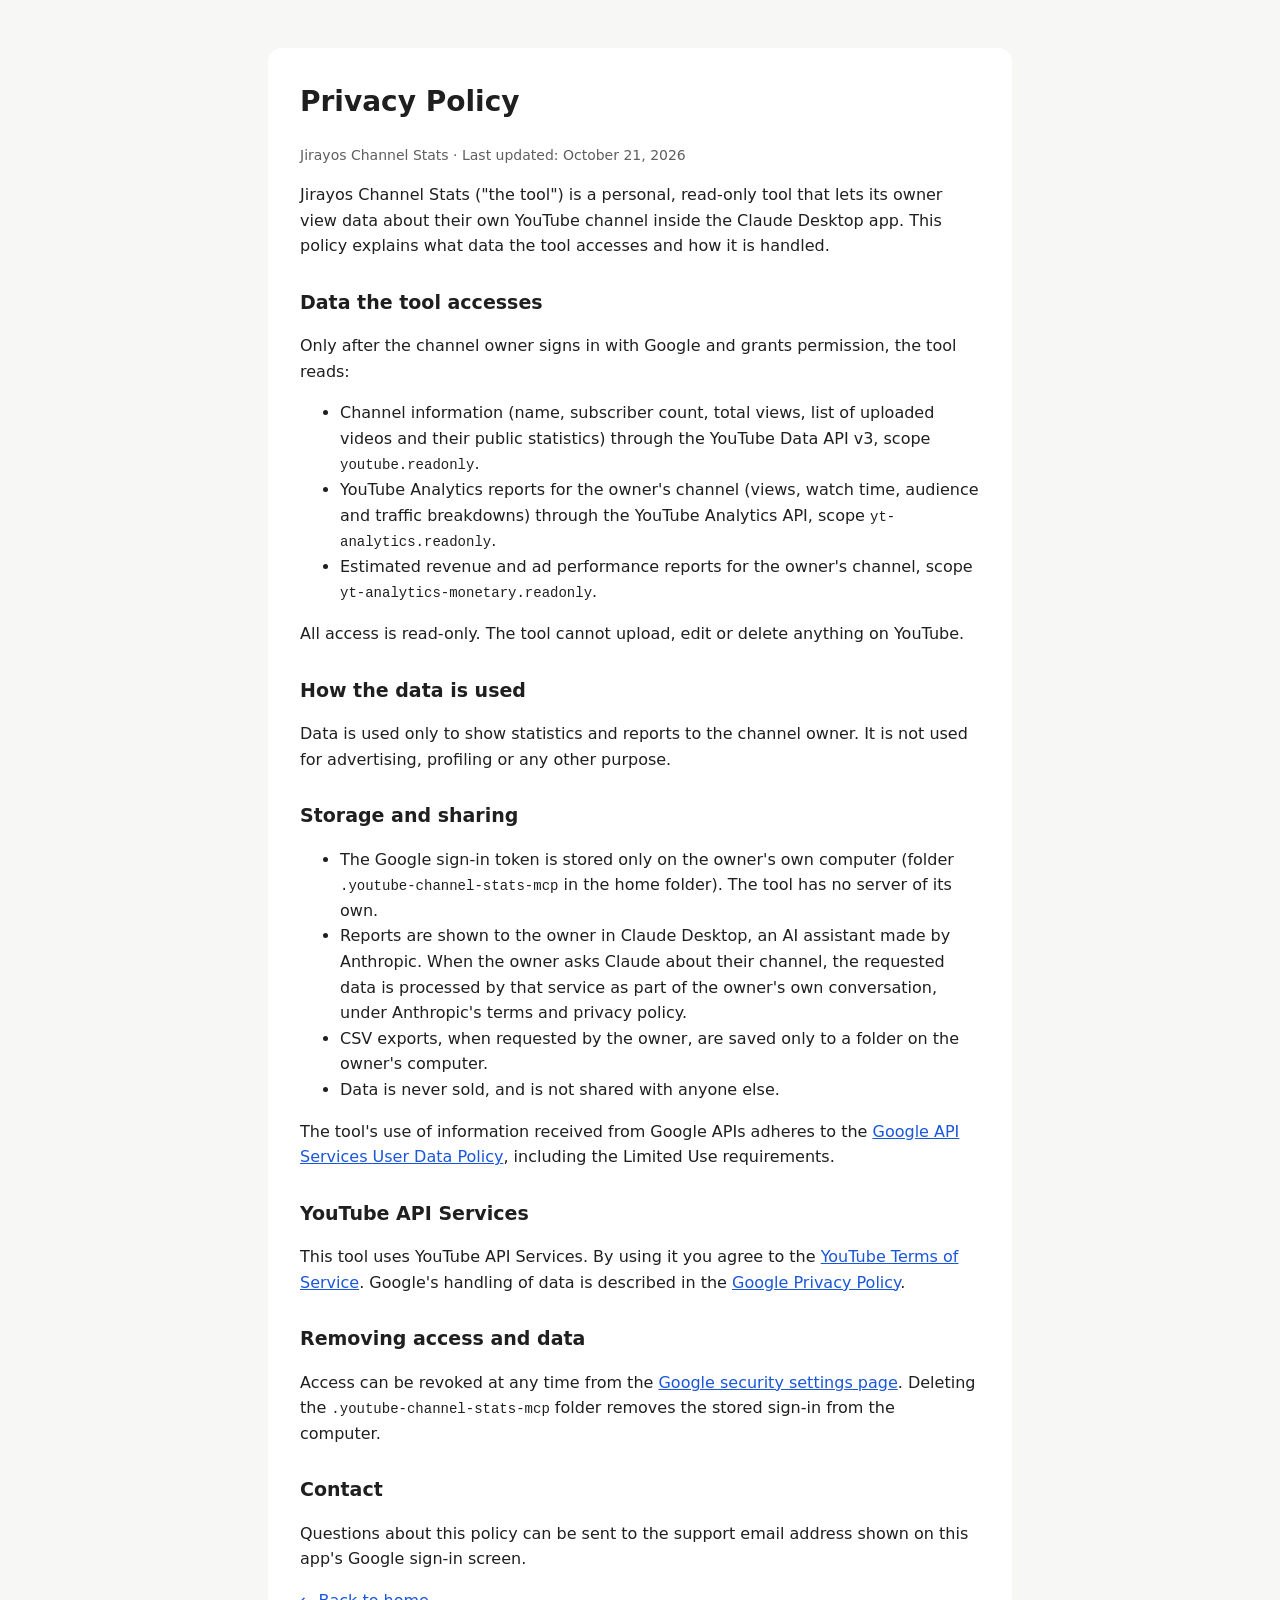
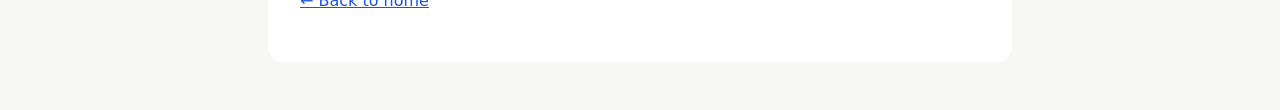
==== channel-stats/privacy.html @ 90bc77f1 "Add privacy policy for Channel Stats This file contains the privacy policy for Jirayos Channel Stats" ====
<!doctype html>
<html lang="en">
<head>
<meta charset="utf-8">
<meta name="viewport" content="width=device-width, initial-scale=1">
<title>Privacy Policy – Jirayos Channel Stats</title>
<style>
  :root { --bg: #f7f7f5; --card: #ffffff; --text: #1f1f1f; --muted: #5f5f5f; --link: #1a56db; }
  @media (prefers-color-scheme: dark) { :root { --bg: #161616; --card: #1f1f1f; --text: #ececec; --muted: #a8a8a8; --link: #7aa7ff; } }
  body { margin: 0; background: var(--bg); color: var(--text); font: 16px/1.6 -apple-system, system-ui, "Segoe UI", sans-serif; }
  main { max-width: 680px; margin: 48px auto; padding: 32px; background: var(--card); border-radius: 14px; }
  h1 { margin-top: 0; font-size: 28px; }
  h2 { font-size: 19px; margin-top: 28px; }
  .muted { color: var(--muted); font-size: 14px; }
  a { color: var(--link); }
  code { font-size: 14px; }
  @media (max-width: 720px) { main { margin: 16px; padding: 20px; } }
</style>
</head>
<body>
<main>
  <h1>Privacy Policy</h1>
  <p class="muted">Jirayos Channel Stats · Last updated: October 21, 2026</p>

  <p>Jirayos Channel Stats ("the tool") is a personal, read-only tool that lets its owner view data about their own YouTube channel inside the Claude Desktop app. This policy explains what data the tool accesses and how it is handled.</p>

  <h2>Data the tool accesses</h2>
  <p>Only after the channel owner signs in with Google and grants permission, the tool reads:</p>
  <ul>
    <li>Channel information (name, subscriber count, total views, list of uploaded videos and their public statistics) through the YouTube Data API v3, scope <code>youtube.readonly</code>.</li>
    <li>YouTube Analytics reports for the owner's channel (views, watch time, audience and traffic breakdowns) through the YouTube Analytics API, scope <code>yt-analytics.readonly</code>.</li>
    <li>Estimated revenue and ad performance reports for the owner's channel, scope <code>yt-analytics-monetary.readonly</code>.</li>
  </ul>
  <p>All access is read-only. The tool cannot upload, edit or delete anything on YouTube.</p>

  <h2>How the data is used</h2>
  <p>Data is used only to show statistics and reports to the channel owner. It is not used for advertising, profiling or any other purpose.</p>

  <h2>Storage and sharing</h2>
  <ul>
    <li>The Google sign-in token is stored only on the owner's own computer (folder <code>.youtube-channel-stats-mcp</code> in the home folder). The tool has no server of its own.</li>
    <li>Reports are shown to the owner in Claude Desktop, an AI assistant made by Anthropic. When the owner asks Claude about their channel, the requested data is processed by that service as part of the owner's own conversation, under Anthropic's terms and privacy policy.</li>
    <li>CSV exports, when requested by the owner, are saved only to a folder on the owner's computer.</li>
    <li>Data is never sold, and is not shared with anyone else.</li>
  </ul>
  <p>The tool's use of information received from Google APIs adheres to the <a href="https://developers.google.com/terms/api-services-user-data-policy">Google API Services User Data Policy</a>, including the Limited Use requirements.</p>

  <h2>YouTube API Services</h2>
  <p>This tool uses YouTube API Services. By using it you agree to the <a href="https://www.youtube.com/t/terms">YouTube Terms of Service</a>. Google's handling of data is described in the <a href="https://policies.google.com/privacy">Google Privacy Policy</a>.</p>

  <h2>Removing access and data</h2>
  <p>Access can be revoked at any time from the <a href="https://security.google.com/settings/security/permissions">Google security settings page</a>. Deleting the <code>.youtube-channel-stats-mcp</code> folder removes the stored sign-in from the computer.</p>

  <h2>Contact</h2>
  <p>Questions about this policy can be sent to the support email address shown on this app's Google sign-in screen.</p>

  <p><a href="index.html">← Back to home</a></p>
</main>
</body>
</html>
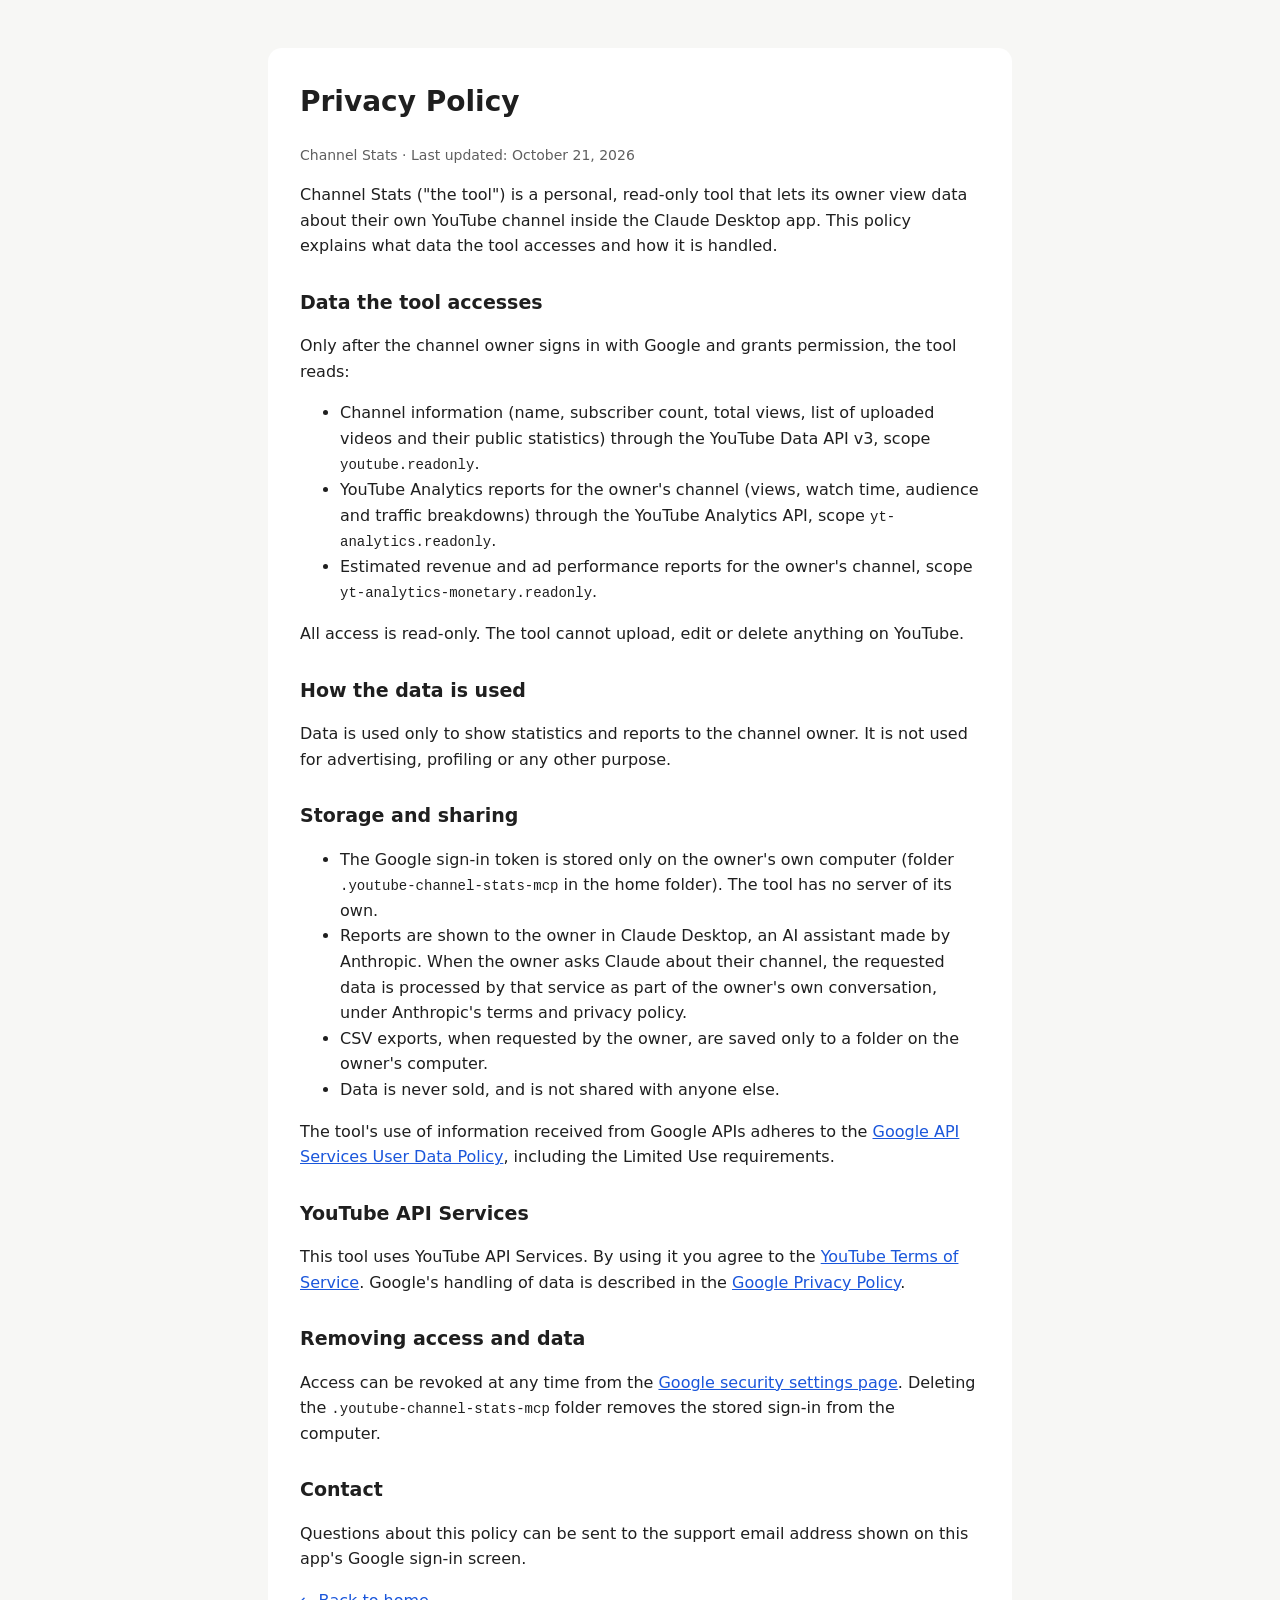
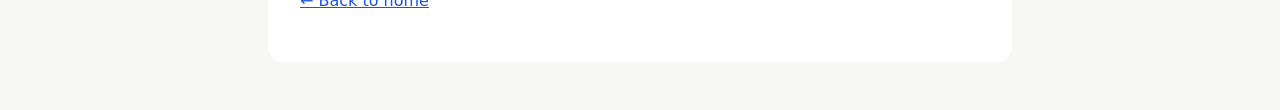
==== commit 123d47cf: "Update privacy.html" ====
--- a/channel-stats/privacy.html
+++ b/channel-stats/privacy.html
@@ -20,9 +20,9 @@
 <body>
 <main>
   <h1>Privacy Policy</h1>
-  <p class="muted">Jirayos Channel Stats · Last updated: October 21, 2026</p>
+  <p class="muted"> Channel Stats · Last updated: October 21, 2026</p>
 
-  <p>Jirayos Channel Stats ("the tool") is a personal, read-only tool that lets its owner view data about their own YouTube channel inside the Claude Desktop app. This policy explains what data the tool accesses and how it is handled.</p>
+  <p> Channel Stats ("the tool") is a personal, read-only tool that lets its owner view data about their own YouTube channel inside the Claude Desktop app. This policy explains what data the tool accesses and how it is handled.</p>
 
   <h2>Data the tool accesses</h2>
   <p>Only after the channel owner signs in with Google and grants permission, the tool reads:</p>
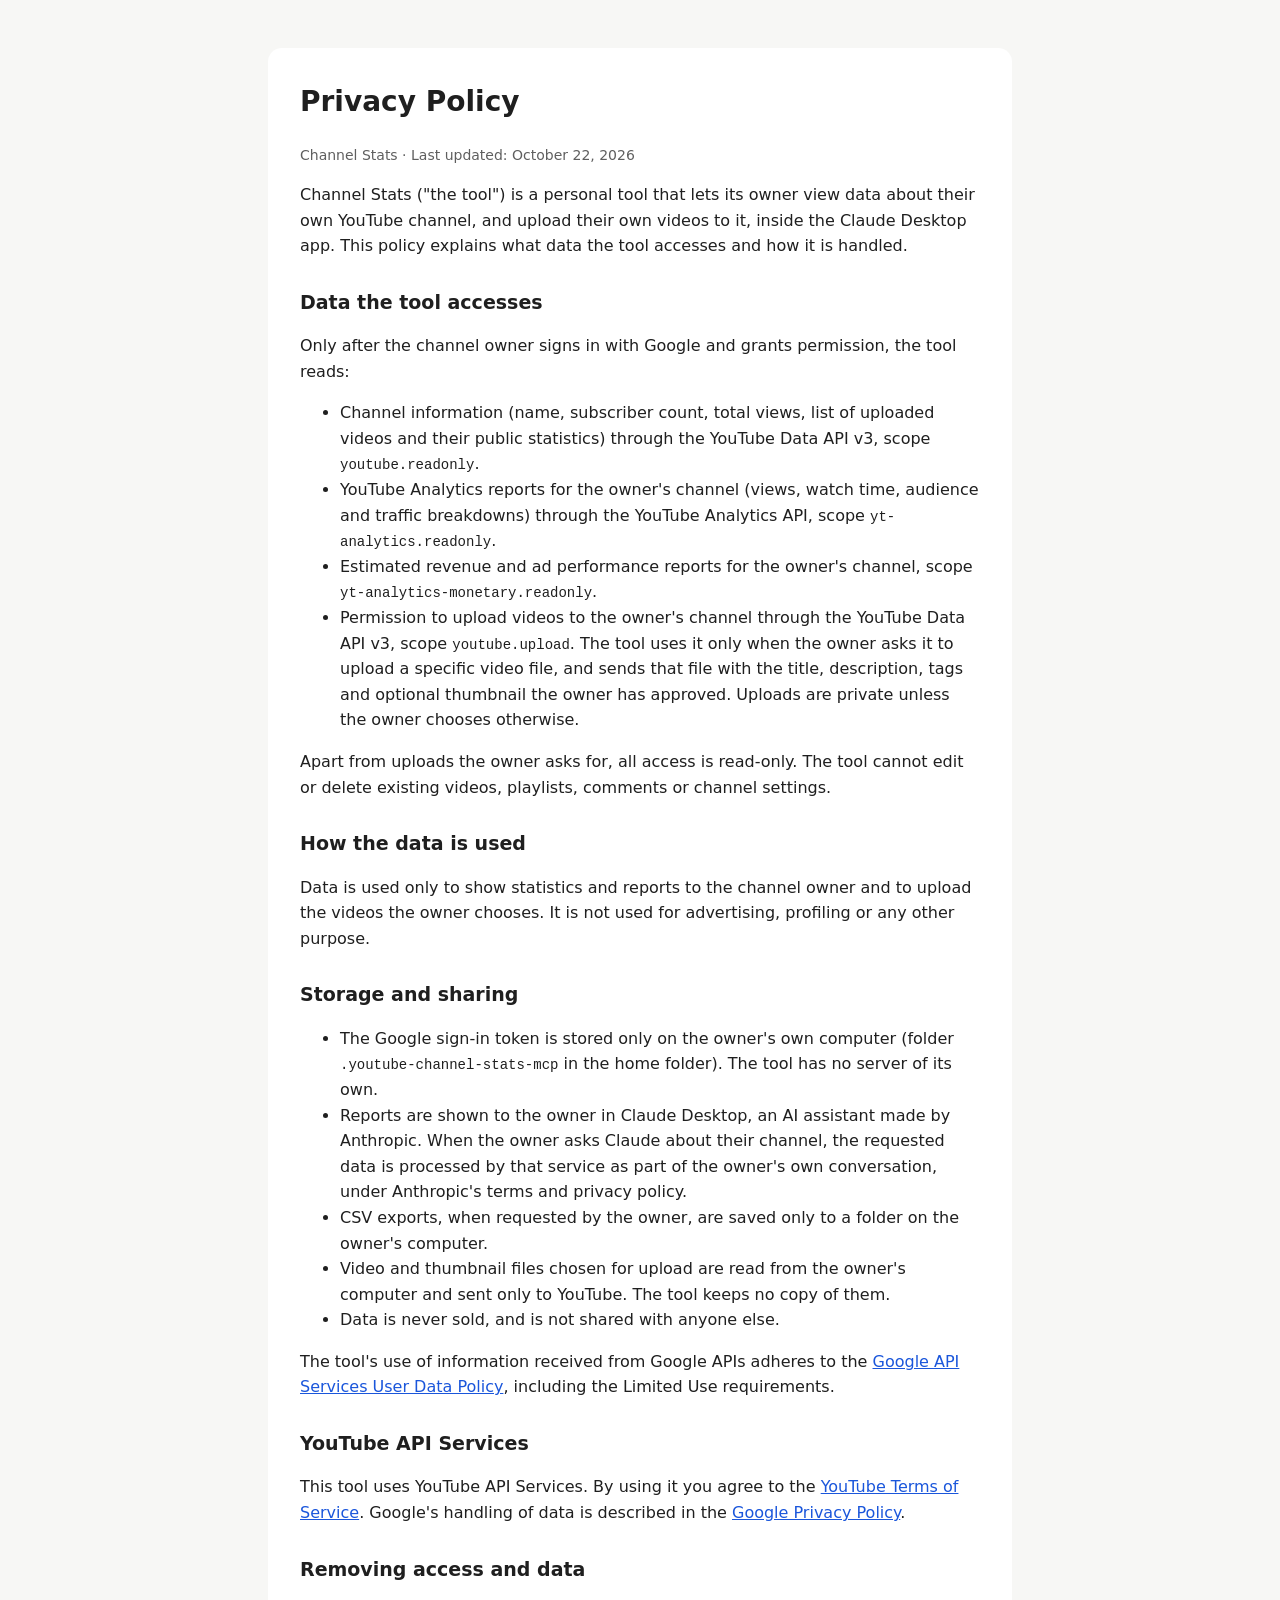
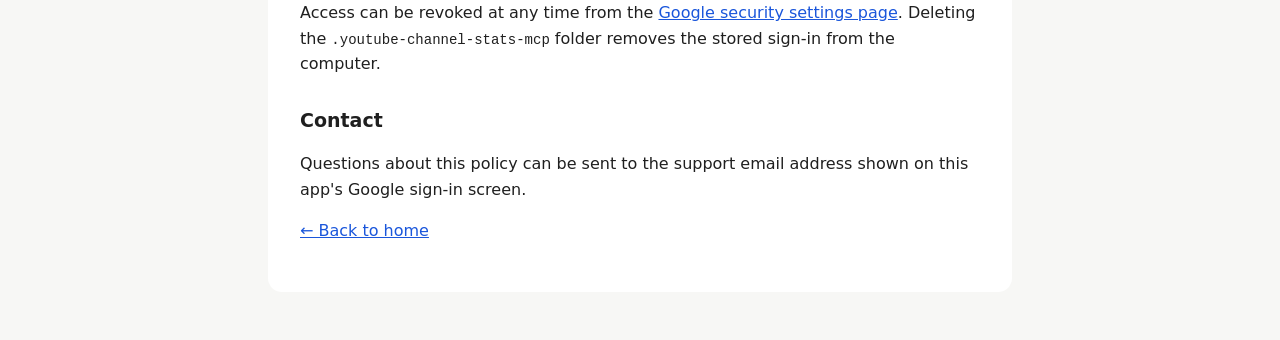
==== commit 28346c0f: "Disclose youtube.upload scope on Channel Stats pages Homepage and privacy policy now describe owner-" ====
--- a/channel-stats/privacy.html
+++ b/channel-stats/privacy.html
@@ -20,9 +20,9 @@
 <body>
 <main>
   <h1>Privacy Policy</h1>
-  <p class="muted"> Channel Stats · Last updated: October 21, 2026</p>
+  <p class="muted"> Channel Stats · Last updated: October 22, 2026</p>
 
-  <p> Channel Stats ("the tool") is a personal, read-only tool that lets its owner view data about their own YouTube channel inside the Claude Desktop app. This policy explains what data the tool accesses and how it is handled.</p>
+  <p> Channel Stats ("the tool") is a personal tool that lets its owner view data about their own YouTube channel, and upload their own videos to it, inside the Claude Desktop app. This policy explains what data the tool accesses and how it is handled.</p>
 
   <h2>Data the tool accesses</h2>
   <p>Only after the channel owner signs in with Google and grants permission, the tool reads:</p>
@@ -30,17 +30,19 @@
     <li>Channel information (name, subscriber count, total views, list of uploaded videos and their public statistics) through the YouTube Data API v3, scope <code>youtube.readonly</code>.</li>
     <li>YouTube Analytics reports for the owner's channel (views, watch time, audience and traffic breakdowns) through the YouTube Analytics API, scope <code>yt-analytics.readonly</code>.</li>
     <li>Estimated revenue and ad performance reports for the owner's channel, scope <code>yt-analytics-monetary.readonly</code>.</li>
+    <li>Permission to upload videos to the owner's channel through the YouTube Data API v3, scope <code>youtube.upload</code>. The tool uses it only when the owner asks it to upload a specific video file, and sends that file with the title, description, tags and optional thumbnail the owner has approved. Uploads are private unless the owner chooses otherwise.</li>
   </ul>
-  <p>All access is read-only. The tool cannot upload, edit or delete anything on YouTube.</p>
+  <p>Apart from uploads the owner asks for, all access is read-only. The tool cannot edit or delete existing videos, playlists, comments or channel settings.</p>
 
   <h2>How the data is used</h2>
-  <p>Data is used only to show statistics and reports to the channel owner. It is not used for advertising, profiling or any other purpose.</p>
+  <p>Data is used only to show statistics and reports to the channel owner and to upload the videos the owner chooses. It is not used for advertising, profiling or any other purpose.</p>
 
   <h2>Storage and sharing</h2>
   <ul>
     <li>The Google sign-in token is stored only on the owner's own computer (folder <code>.youtube-channel-stats-mcp</code> in the home folder). The tool has no server of its own.</li>
     <li>Reports are shown to the owner in Claude Desktop, an AI assistant made by Anthropic. When the owner asks Claude about their channel, the requested data is processed by that service as part of the owner's own conversation, under Anthropic's terms and privacy policy.</li>
     <li>CSV exports, when requested by the owner, are saved only to a folder on the owner's computer.</li>
+    <li>Video and thumbnail files chosen for upload are read from the owner's computer and sent only to YouTube. The tool keeps no copy of them.</li>
     <li>Data is never sold, and is not shared with anyone else.</li>
   </ul>
   <p>The tool's use of information received from Google APIs adheres to the <a href="https://developers.google.com/terms/api-services-user-data-policy">Google API Services User Data Policy</a>, including the Limited Use requirements.</p>
